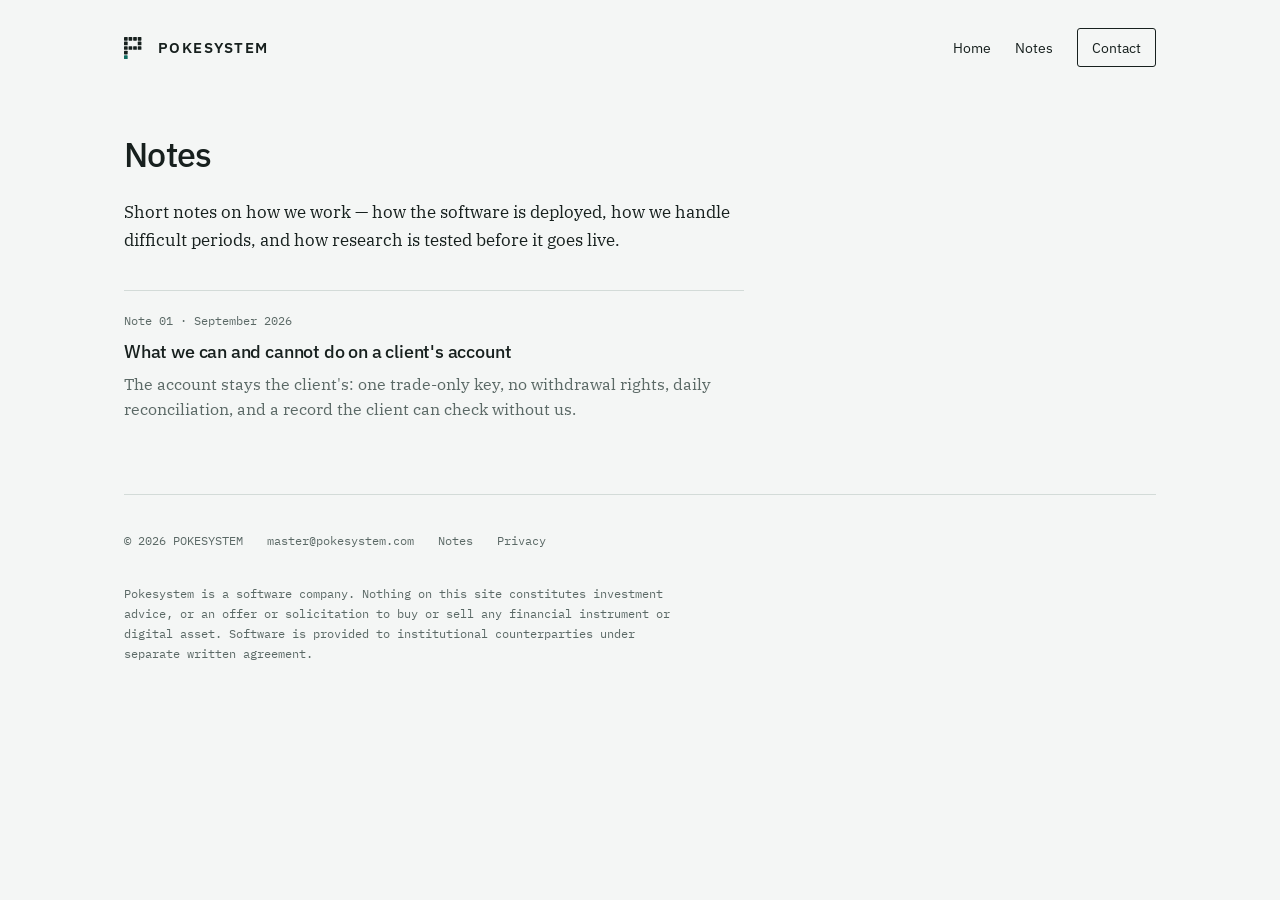
==== notes/index.html @ 8a0dd7cc "Add Notes section and first note" ====
<!doctype html>
<html lang="en">
<head>
<meta charset="utf-8">
<meta name="viewport" content="width=device-width, initial-scale=1">
<title>Notes — Pokesystem</title>
<meta name="description" content="Short notes on how Pokesystem works: deployment, difficult periods, and research testing.">
<link rel="canonical" href="https://pokesystem.com/notes/">
<meta property="og:type" content="article">
<meta property="og:site_name" content="Pokesystem">
<meta property="og:title" content="Notes">
<meta property="og:description" content="Short notes on how Pokesystem works: deployment, difficult periods, and research testing.">
<meta property="og:url" content="https://pokesystem.com/notes/">
<meta property="og:image" content="https://pokesystem.com/assets/og.png">
<meta name="twitter:card" content="summary_large_image">
<link rel="icon" href="data:image/svg+xml,<svg%20xmlns='http://www.w3.org/2000/svg'%20viewBox='0%200%2024%2024'><rect%20x=%220%22%20y=%220%22%20width=%224%22%20height=%224%22%20rx=%220.6%22%20fill=%22#0E6B60%22/><rect%20x=%225%22%20y=%220%22%20width=%224%22%20height=%224%22%20rx=%220.6%22%20fill=%22#0E6B60%22/><rect%20x=%2210%22%20y=%220%22%20width=%224%22%20height=%224%22%20rx=%220.6%22%20fill=%22#0E6B60%22/><rect%20x=%2215%22%20y=%220%22%20width=%224%22%20height=%224%22%20rx=%220.6%22%20fill=%22#0E6B60%22/><rect%20x=%220%22%20y=%225%22%20width=%224%22%20height=%224%22%20rx=%220.6%22%20fill=%22#0E6B60%22/><rect%20x=%2215%22%20y=%225%22%20width=%224%22%20height=%224%22%20rx=%220.6%22%20fill=%22#0E6B60%22/><rect%20x=%220%22%20y=%2210%22%20width=%224%22%20height=%224%22%20rx=%220.6%22%20fill=%22#0E6B60%22/><rect%20x=%225%22%20y=%2210%22%20width=%224%22%20height=%224%22%20rx=%220.6%22%20fill=%22#0E6B60%22/><rect%20x=%2210%22%20y=%2210%22%20width=%224%22%20height=%224%22%20rx=%220.6%22%20fill=%22#0E6B60%22/><rect%20x=%2215%22%20y=%2210%22%20width=%224%22%20height=%224%22%20rx=%220.6%22%20fill=%22#0E6B60%22/><rect%20x=%220%22%20y=%2215%22%20width=%224%22%20height=%224%22%20rx=%220.6%22%20fill=%22#0E6B60%22/><rect%20x=%220%22%20y=%2220%22%20width=%224%22%20height=%224%22%20rx=%220.6%22%20fill=%22#0E6B60%22/></svg>">
<link rel="preconnect" href="https://fonts.googleapis.com">
<link rel="preconnect" href="https://fonts.gstatic.com" crossorigin>
<link rel="stylesheet" href="https://fonts.googleapis.com/css2?family=IBM+Plex+Sans:wght@400;500;600&family=IBM+Plex+Serif:ital,wght@0,400;1,400&family=IBM+Plex+Mono:wght@400;500&display=swap">
<link rel="stylesheet" href="../assets/site.css">
</head>
<body>
<div class="page">

  <header class="top">
    <a class="wordmark" href="../"><svg class="mark" viewBox="0 0 24 24" aria-hidden="true" focusable="false"><rect x="0" y="0" width="4" height="4" rx="0.6" fill="currentColor"/><rect x="5" y="0" width="4" height="4" rx="0.6" fill="currentColor"/><rect x="10" y="0" width="4" height="4" rx="0.6" fill="currentColor"/><rect x="15" y="0" width="4" height="4" rx="0.6" fill="currentColor"/><rect x="0" y="5" width="4" height="4" rx="0.6" fill="currentColor"/><rect x="15" y="5" width="4" height="4" rx="0.6" fill="currentColor"/><rect x="0" y="10" width="4" height="4" rx="0.6" fill="currentColor"/><rect x="5" y="10" width="4" height="4" rx="0.6" fill="currentColor"/><rect x="10" y="10" width="4" height="4" rx="0.6" fill="currentColor"/><rect x="15" y="10" width="4" height="4" rx="0.6" fill="currentColor"/><rect x="0" y="15" width="4" height="4" rx="0.6" fill="currentColor"/><rect x="0" y="20" width="4" height="4" rx="0.6" fill="var(--accent)"/></svg><span>POKESYSTEM</span></a>
    <nav class="nav" aria-label="Site">
      <a href="../">Home</a>
      <a href="./">Notes</a>
      <a class="cta" href="../#contact">Contact</a>
    </nav>
  </header>

  <!-- LEGAL REVIEW PENDING: wording to be confirmed by counsel before the site is used formally. -->
  <main class="doc">
    <h1>Notes</h1>
    <p>Short notes on how we work — how the software is deployed, how we handle difficult periods, and how research is tested before it goes live.</p>

    <ul class="notes-list">
      <li>
        <span class="meta">Note 01 · September 2026</span>
        <a href="what-we-can-and-cannot-do.html">What we can and cannot do on a client's account</a>
        <p>The account stays the client's: one trade-only key, no withdrawal rights, daily reconciliation, and a record the client can check without us.</p>
      </li>
    </ul>
  </main>

  <footer>
    <div class="legal">
      <span>© 2026 POKESYSTEM</span>
      <span><a href="mailto:master@pokesystem.com">master@pokesystem.com</a></span>
      <span><a href="./">Notes</a></span>
      <span><a href="../privacy.html">Privacy</a></span>
    </div>
    <p class="disclaimer">Pokesystem is a software company. Nothing on this site constitutes investment advice, or an offer or solicitation to buy or sell any financial instrument or digital asset. Software is provided to institutional counterparties under separate written agreement.</p>
  </footer>

</div>
</body>
</html>
---- assets/site.css ----
/* POKESYSTEM — site styles */
:root {
  --paper: #F4F6F5;
  --ink: #17201E;
  --muted: #5B6966;
  --rule: #D3DBD8;
  --accent: #0E6B60;
  --accent-strong: #0A5247;
  --field: #FFFFFF;
  --sans: "IBM Plex Sans", "Helvetica Neue", Arial, sans-serif;
  --serif: "IBM Plex Serif", Georgia, "Times New Roman", serif;
  --mono: "IBM Plex Mono", "SFMono-Regular", Menlo, Consolas, monospace;
}
@media (prefers-color-scheme: dark) {
  :root:not([data-theme="light"]) {
    --paper: #0E1413;
    --ink: #E4EAE8;
    --muted: #8FA09B;
    --rule: #263130;
    --accent: #5CC0B0;
    --accent-strong: #86D6C9;
    --field: #141B1A;
  }
}
:root[data-theme="dark"] {
  --paper: #0E1413;
  --ink: #E4EAE8;
  --muted: #8FA09B;
  --rule: #263130;
  --accent: #5CC0B0;
  --accent-strong: #86D6C9;
  --field: #141B1A;
}

* { box-sizing: border-box; }
html { -webkit-text-size-adjust: 100%; }
@media (prefers-reduced-motion: no-preference) { html { scroll-behavior: smooth; } }
body {
  margin: 0;
  background: var(--paper);
  color: var(--ink);
  font-family: var(--serif);
  font-size: 17px;
  line-height: 1.6;
  font-feature-settings: "kern", "liga";
}
a { color: var(--accent); text-decoration: none; }
a:hover { color: var(--accent-strong); text-decoration: underline; text-underline-offset: 0.15em; }
a:focus-visible { outline: 2px solid var(--accent); outline-offset: 3px; border-radius: 2px; }

.page { max-width: 1080px; margin: 0 auto; padding: 0 24px; }

/* Header */
.top {
  display: flex; align-items: center; justify-content: space-between; gap: 24px;
  padding: 28px 0;
}
.wordmark {
  display: inline-flex; align-items: center; gap: 12px;
  font-family: var(--sans); font-weight: 600; font-size: 0.92rem; letter-spacing: 0.1em;
  color: var(--ink);
}
.wordmark:hover { text-decoration: none; color: var(--ink); }
.mark { width: 22px; height: 22px; flex: none; display: block; }
.nav { display: flex; align-items: center; gap: 24px; font-family: var(--sans); font-size: 0.9rem; }
.nav a { color: var(--ink); }
.nav a:hover { color: var(--accent); text-decoration: none; }
.nav .cta { padding: 7px 14px; border: 1px solid var(--ink); border-radius: 3px; }
.nav .cta:hover { border-color: var(--accent); }
@media (max-width: 719px) { .nav a:not(.cta) { display: none; } }

/* Hero */
.hero { padding: 72px 0 64px; }
.hero h1 {
  font-family: var(--sans); font-weight: 500; letter-spacing: -0.02em;
  font-size: clamp(1.85rem, 3.8vw, 2.7rem); line-height: 1.15;
  max-width: 22ch; margin: 0 0 24px; text-wrap: balance;
}
.hero p { max-width: 62ch; margin: 0; font-size: 1.1rem; }

/* Sections */
.section {
  scroll-margin-top: 24px;
  display: grid; grid-template-columns: 1fr; gap: 20px 56px;
  border-top: 1px solid var(--rule); padding: 52px 0;
}
@media (min-width: 800px) { .section { grid-template-columns: 200px minmax(0, 1fr); } }
.label {
  font-family: var(--mono); font-size: 0.75rem; text-transform: uppercase; letter-spacing: 0.12em;
  color: var(--muted); margin: 0; padding-top: 0.35em;
}
.body { max-width: 62ch; }
.body h2 {
  font-family: var(--sans); font-weight: 500; letter-spacing: -0.015em;
  font-size: 1.45rem; line-height: 1.25; margin: 0 0 18px; text-wrap: balance;
}
.body p { margin: 0 0 1em; }
.body p:last-child { margin-bottom: 0; }

/* Technology blocks */
.blocks { display: grid; grid-template-columns: 1fr; gap: 36px 40px; max-width: none; }
@media (min-width: 720px) { .blocks { grid-template-columns: 1fr 1fr; } }
.block h3 {
  font-family: var(--sans); font-weight: 500; font-size: 1.05rem; letter-spacing: -0.01em;
  margin: 0 0 10px;
}
.block p { margin: 0; font-size: 0.98rem; }

/* Contact form */
.form { display: grid; gap: 18px; margin-top: 28px; }
.form .row { display: grid; gap: 18px; }
@media (min-width: 640px) { .form .row { grid-template-columns: 1fr 1fr; } }
.field { display: grid; gap: 6px; }
.field label {
  font-family: var(--mono); font-size: 0.72rem; text-transform: uppercase; letter-spacing: 0.12em;
  color: var(--muted);
}
.field input, .field textarea {
  font: inherit; font-size: 1rem; color: var(--ink); background: var(--field);
  border: 1px solid var(--rule); border-radius: 3px; padding: 10px 12px; width: 100%;
}
.field textarea { min-height: 150px; resize: vertical; }
.field input:focus, .field textarea:focus { outline: 2px solid var(--accent); outline-offset: 1px; border-color: var(--accent); }
.form-actions { display: flex; align-items: center; gap: 18px; flex-wrap: wrap; }
.btn {
  font-family: var(--sans); font-weight: 500; font-size: 0.95rem;
  color: var(--paper); background: var(--ink); border: 1px solid var(--ink); border-radius: 3px;
  padding: 10px 20px; cursor: pointer;
}
.btn:hover { background: var(--accent); border-color: var(--accent); }
.btn:disabled { opacity: 0.6; cursor: default; }
.btn:focus-visible { outline: 2px solid var(--accent); outline-offset: 3px; }
.form-status { margin: 0; font-size: 0.95rem; color: var(--muted); }
.form-status.ok { color: var(--accent); }
.form-status.err { color: var(--ink); }
.hp { position: absolute; left: -9999px; width: 1px; height: 1px; overflow: hidden; }

/* Secondary pages (privacy, 404) */
.doc { padding: 40px 0 72px; max-width: 62ch; }
.doc h1 {
  font-family: var(--sans); font-weight: 500; letter-spacing: -0.02em;
  font-size: clamp(1.6rem, 3vw, 2.1rem); line-height: 1.2; margin: 0 0 24px; text-wrap: balance;
}
.doc h2 { font-family: var(--sans); font-weight: 500; font-size: 1.15rem; letter-spacing: -0.01em; margin: 32px 0 10px; }
.doc p { margin: 0 0 1em; }
.doc .meta { font-family: var(--mono); font-size: 0.78rem; color: var(--muted); }

/* Notes list */
.notes-list { list-style: none; margin: 36px 0 0; padding: 0; display: grid; gap: 28px; }
.notes-list li { border-top: 1px solid var(--rule); padding-top: 20px; display: grid; gap: 6px; }
.notes-list a { font-family: var(--sans); font-weight: 500; font-size: 1.15rem; letter-spacing: -0.01em; color: var(--ink); }
.notes-list a:hover { color: var(--accent); text-decoration: none; }
.notes-list p { margin: 0; font-size: 0.98rem; color: var(--muted); }

/* Footer */
footer {
  border-top: 1px solid var(--rule); padding: 36px 0 56px;
  display: grid; gap: 20px;
  font-family: var(--mono); font-size: 0.78rem; color: var(--muted); line-height: 1.6;
}
footer .legal { display: flex; flex-wrap: wrap; gap: 6px 24px; }
footer .legal a { color: var(--muted); }
footer .legal a:hover { color: var(--accent); }
footer .disclaimer { max-width: 78ch; }
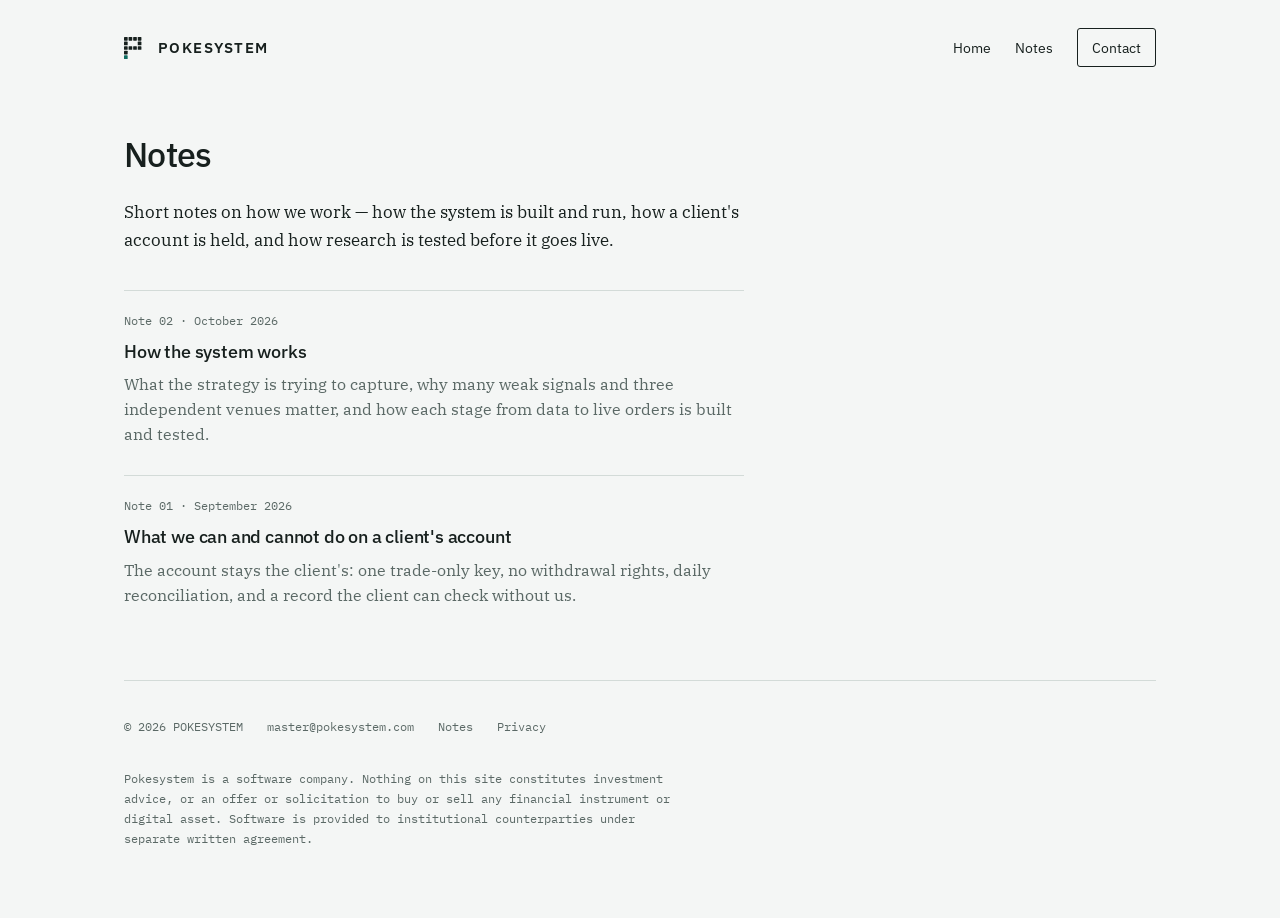
==== commit 4fd10047: "v5.1 — evolution section, Note 02, CTAs, risk and firm copy" ====
--- a/notes/index.html
+++ b/notes/index.html
@@ -4,12 +4,12 @@
 <meta charset="utf-8">
 <meta name="viewport" content="width=device-width, initial-scale=1">
 <title>Notes — Pokesystem</title>
-<meta name="description" content="Short notes on how Pokesystem works: deployment, difficult periods, and research testing.">
+<meta name="description" content="Short notes on how Pokesystem works: the system, the client account, and how research is tested.">
 <link rel="canonical" href="https://pokesystem.com/notes/">
 <meta property="og:type" content="article">
 <meta property="og:site_name" content="Pokesystem">
 <meta property="og:title" content="Notes">
-<meta property="og:description" content="Short notes on how Pokesystem works: deployment, difficult periods, and research testing.">
+<meta property="og:description" content="Short notes on how Pokesystem works: the system, the client account, and how research is tested.">
 <meta property="og:url" content="https://pokesystem.com/notes/">
 <meta property="og:image" content="https://pokesystem.com/assets/og.png">
 <meta name="twitter:card" content="summary_large_image">
@@ -34,9 +34,14 @@
   <!-- LEGAL REVIEW PENDING: wording to be confirmed by counsel before the site is used formally. -->
   <main class="doc">
     <h1>Notes</h1>
-    <p>Short notes on how we work — how the software is deployed, how we handle difficult periods, and how research is tested before it goes live.</p>
+    <p>Short notes on how we work — how the system is built and run, how a client's account is held, and how research is tested before it goes live.</p>
 
     <ul class="notes-list">
+      <li>
+        <span class="meta">Note 02 · October 2026</span>
+        <a href="how-the-system-works.html">How the system works</a>
+        <p>What the strategy is trying to capture, why many weak signals and three independent venues matter, and how each stage from data to live orders is built and tested.</p>
+      </li>
       <li>
         <span class="meta">Note 01 · September 2026</span>
         <a href="what-we-can-and-cannot-do.html">What we can and cannot do on a client's account</a>
--- a/assets/site.css
+++ b/assets/site.css
@@ -162,3 +162,20 @@
 footer .legal a { color: var(--muted); }
 footer .legal a:hover { color: var(--accent); }
 footer .disclaimer { max-width: 78ch; }
+
+/* v5 (2026-10-03): key-figure tiles, fine print, record table */
+.tiles { display: grid; grid-template-columns: 1fr 1fr; gap: 1px; background: var(--rule); border: 1px solid var(--rule); margin: 40px 0 16px; }
+@media (min-width: 720px) { .tiles { grid-template-columns: repeat(4, 1fr); } }
+.tile { background: var(--paper); padding: 18px 18px 16px; display: grid; gap: 4px; }
+.tile .num { font-family: var(--sans); font-weight: 600; font-size: 1.6rem; letter-spacing: -0.02em; line-height: 1.1; }
+.tile .cap { font-family: var(--mono); font-size: 0.74rem; color: var(--muted); }
+.fine { font-family: var(--mono); font-size: 0.76rem; color: var(--muted); max-width: 72ch; margin: 0; }
+.body .fine { margin: 8px 0 1em; }
+.body h3 { font-family: var(--sans); font-weight: 500; font-size: 1.05rem; margin: 28px 0 8px; letter-spacing: -0.01em; }
+.table { width: 100%; border-collapse: collapse; margin: 18px 0 0; font-size: 0.95rem; }
+.table th, .table td { text-align: left; padding: 8px 10px 8px 0; border-bottom: 1px solid var(--rule); }
+.table th { font-family: var(--mono); font-weight: 500; font-size: 0.74rem; color: var(--muted); text-transform: uppercase; letter-spacing: 0.04em; }
+.table td:not(:first-child), .table th:not(:first-child) { font-family: var(--mono); font-size: 0.9rem; }
+.actions { margin: 20px 0 0; }
+a.btn { display: inline-block; text-decoration: none; }
+.body strong { font-weight: 600; }
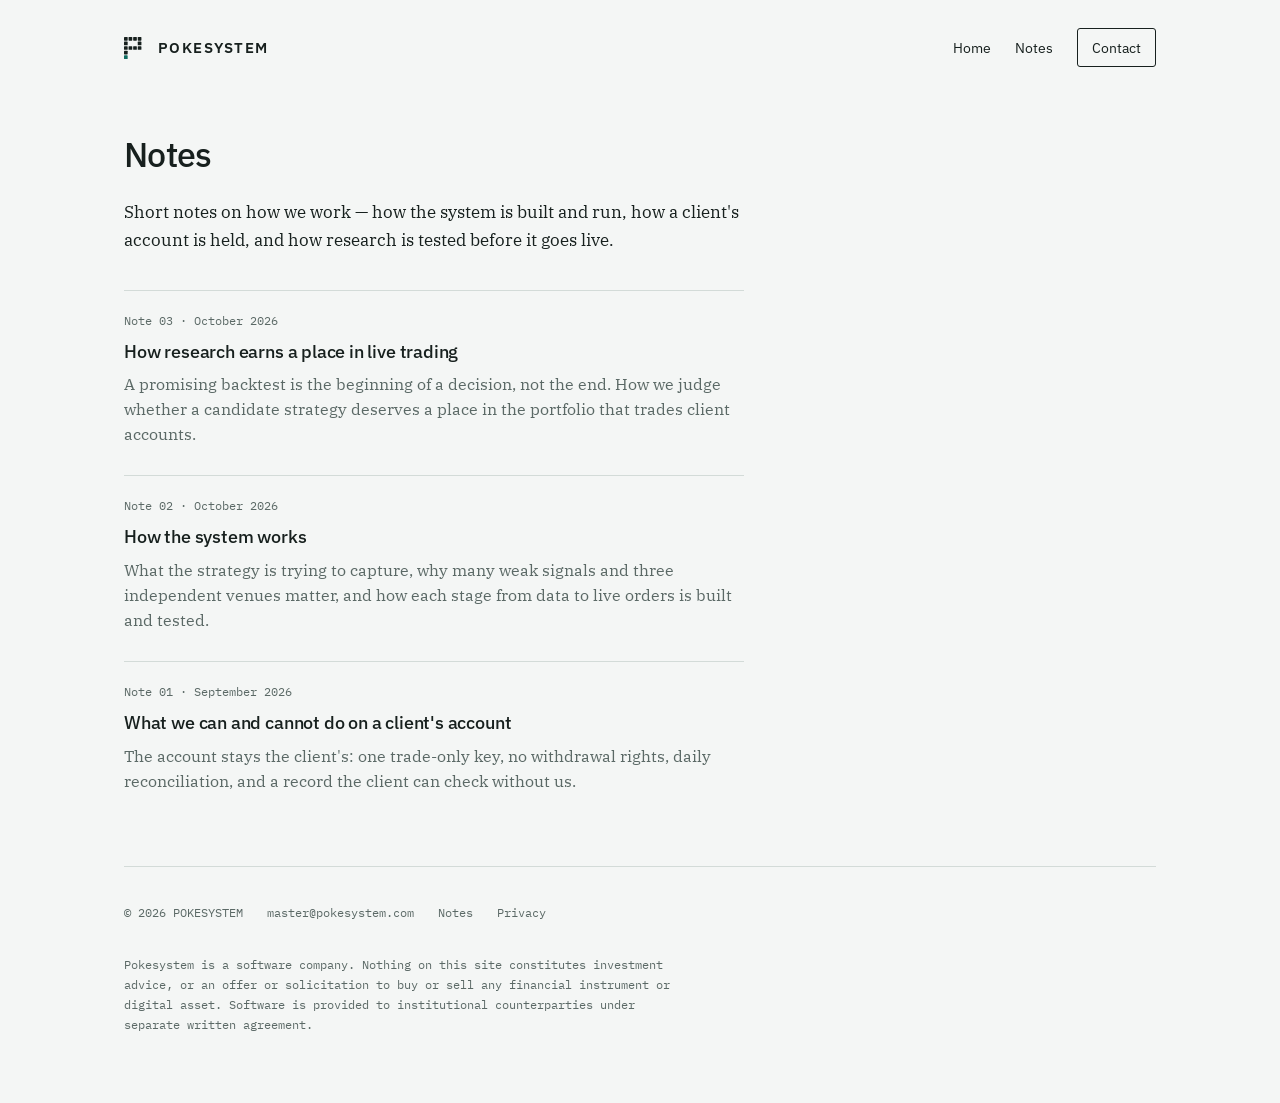
==== commit 8de20911: "Note 03 — How research earns a place in live trading" ====
--- a/notes/index.html
+++ b/notes/index.html
@@ -38,6 +38,11 @@
 
     <ul class="notes-list">
       <li>
+        <span class="meta">Note 03 · October 2026</span>
+        <a href="how-research-earns-a-place.html">How research earns a place in live trading</a>
+        <p>A promising backtest is the beginning of a decision, not the end. How we judge whether a candidate strategy deserves a place in the portfolio that trades client accounts.</p>
+      </li>
+      <li>
         <span class="meta">Note 02 · October 2026</span>
         <a href="how-the-system-works.html">How the system works</a>
         <p>What the strategy is trying to capture, why many weak signals and three independent venues matter, and how each stage from data to live orders is built and tested.</p>
